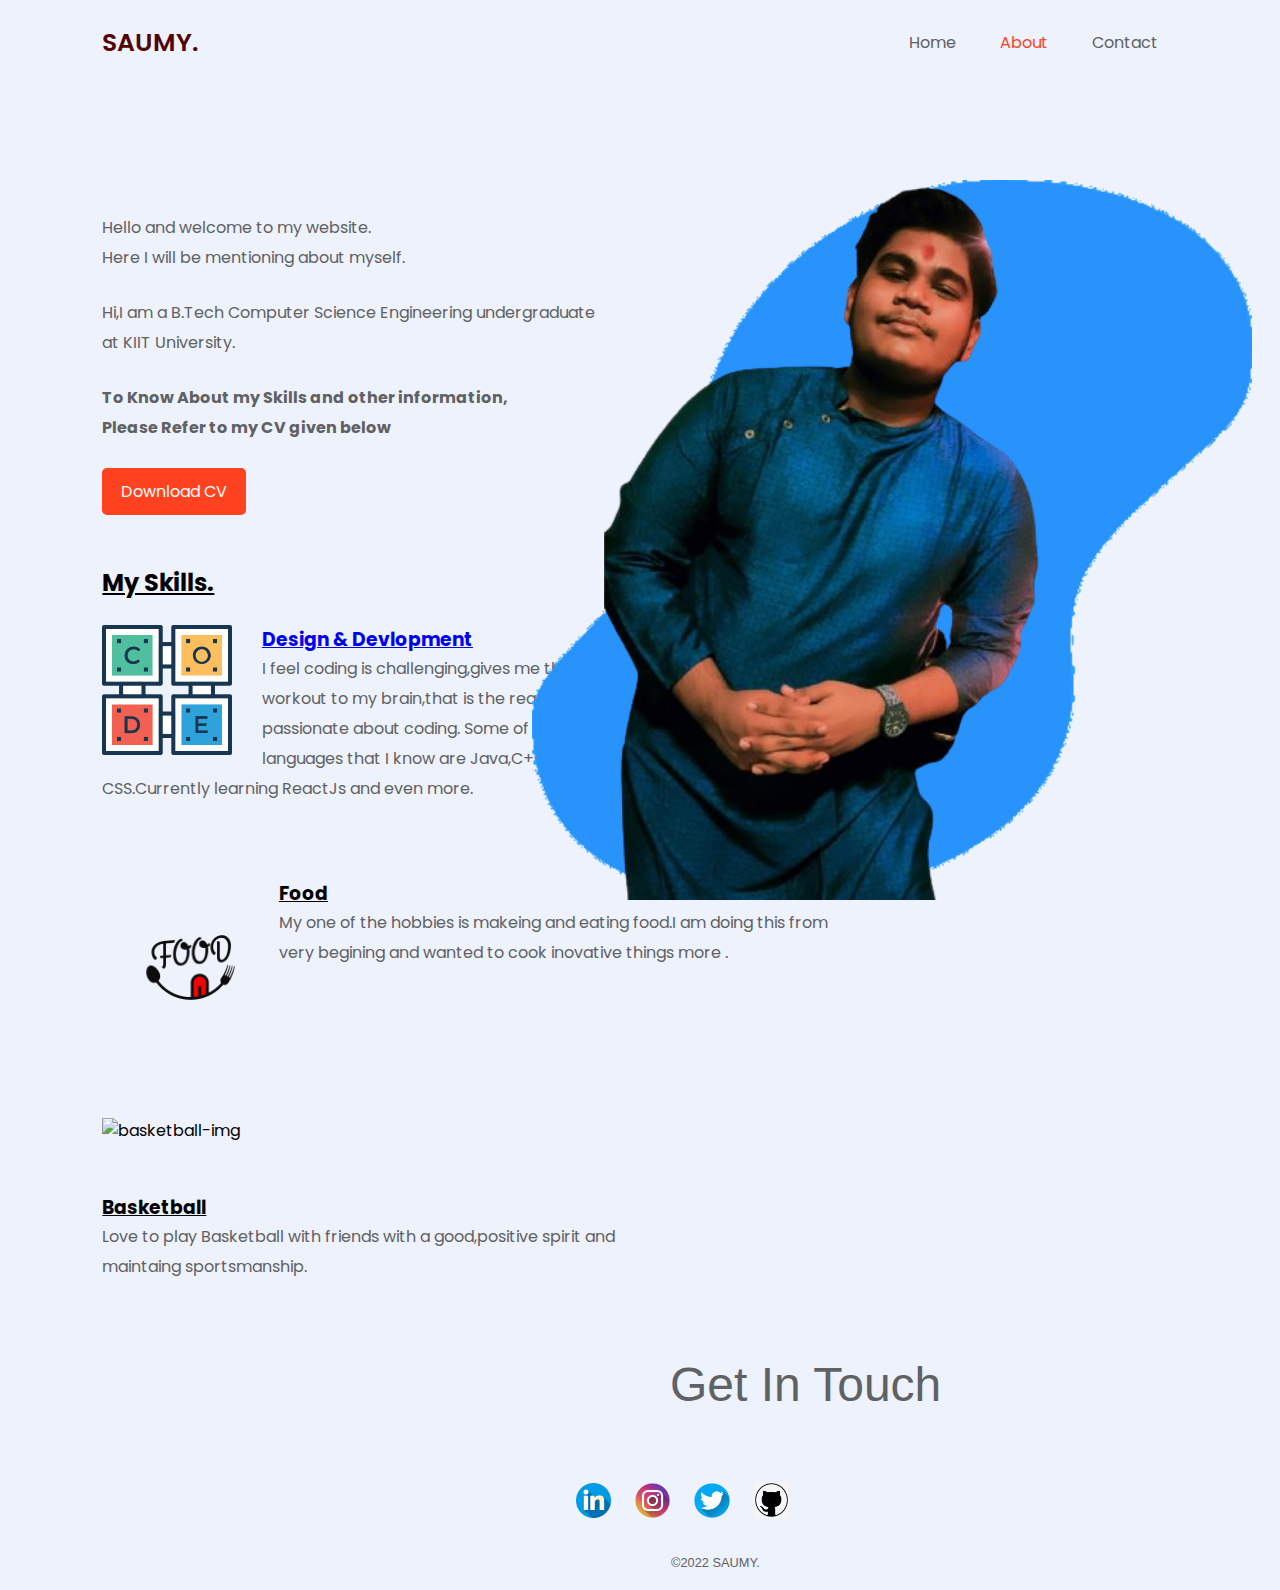
==== about.html @ 849710b5 "Add files via upload" ====
<!DOCTYPE html>
<html lang="en">
<head>  
    <title>About SAUMY</title>
    <link rel="stylesheet" href="style4.css">
    <link rel="icon" href="clean-code.png">
    <link rel="stylesheet" href="https://pro.fontawesome.com/releases/v5.10.0/css/all.css">
</head>
<body>

    <div class="hero">
        <nav>
            <a href="#" class="logo1">SAUMY.</a>
            <ul>
                <li><a href="index.html" >Home</a></li>
                <li><a href="#" class="active">About</a></li>
                <li><a href="mailto:saumygami123@gmail.com">Contact</a></li>
               
            </ul>
        
        </nav>
        <div class="info">
            <p>Hello and welcome to my website. <br> Here I will be mentioning about myself. </p>
            <br>  <p> Hi,I am a B.Tech Computer Science Engineering undergraduate<br> at KIIT University.</p>
           <br>   <p><b>To Know About my Skills and other information,<br>Please Refer to my CV given below</b></p><br>
            <a href="Saumy_Developer.pdf" class="btn">Download CV</a>
            <br> <br> <br>
        <div class ="hey">
            <h2><u>My Skills.</u></h2>
            <br> 
          <img class="code-img" src="code.png" alt="dev" />
          <a class="edd" href="https://github.com/i-saumy"><h3 class="skill-head">Design & Devlopment</h3></a>
          <p >
            I feel coding is challenging,gives me thrills,gives a <br> workout to my brain,that is the reason why am <br>passionate about coding.
            Some of the programming <br>languages that I know are Java,C++,C,Python,HTML and<br> CSS.Currently learning ReactJs and even more.
          </p>
          <br><br><br>
          <img class="food-img" src="360_F_374737839_VsxlmnN7soqOOOFFzy5kfE9H6PFMCkPX-removebg-preview.png" alt="food-img" />
          <h3><u>Food</u></h3>
          <p>
            My one of the hobbies is makeing and eating food.I am doing this from<br> very begining and wanted to cook inovative things more . 
          </p>
          <br><br><br><br><br><br>
          <img class="code-img1" src="images-removebg-preview1.png" alt="basketball-img" />
          <br><br><br>
          <h3><u>Basketball</u></h3>
          <p>
           Love to play Basketball with friends with a good,positive spirit and<br> maintaing sportsmanship. 
          </p>
        </div>
        </div>
        <br><br><br>
        <div class="img-box">
            <img src = "image_processing20210118-3139-v4u913-removebg-preview.png"class ="back-img">
            <img src="e59fae20-7abe-4bb4-bf4e-e74c486a116c-removebg-preview.png" class="man-img">
        </div>
        <h2 class ="get ">Get In Touch</h2>
        <div class="social1">
            <a class="footer-link"href="https://www.linkedin.com/in/saumy-76b37b256//"><img class="logo" src="linkedin (1).png" alt="linkedin-logo"></a>
            <a class="footer-link"href="https://www.instagram.com/saumygami/"><img class="logo" src="instagram (1).png" alt="instagram-logo"></a> 
            <a class="footer-link" href="https://twitter.com/SaumyGami"><img  class="logo" src="twitter.png" alt="twitter-logo"></a>
            <a class="footer-link" href="https://github.com/i-saumy"><img  class="logo" src="128-1280192_github-logo-png-github-png-transparent-png.png" alt="github"></a>
            <br>
            <p class="copyright">©2022 SAUMY.</p>
        </div>
    </div>

</body>
</html>
---- style4.css ----
@import url('https://fonts.googleapis.com/css2?family=Poppins:wght@400;500;600;700&display=swap');

*{
    margin: 0;
    padding: 0;
    box-sizing: border-box;  
    background-color:#edf2fc;  
  
}
.hero{
    width: 100%;
    height: 100vh;
    background: #edf2fc;
    font-family: 'Poppins', sans-serif;
    position: relative;
    
}
nav{
    width: 84%;
    margin: auto;
    padding: 20px 0;
    display: flex;
    align-items: center;
    justify-content: space-between;
}

nav ul li{
    display: inline-block;
    list-style: none;
    margin: 10px 20px;
}
nav ul li a{
    text-decoration: none;
    color: #606163;
}
nav ul li a:hover, a.active{
    color: #ff4321;
}
.btn{
    background: #ff4321;
    border-radius: 5px;
    padding: 10px 18px;
    text-decoration: none;
    color: #fff;
    display: inline-block;
    border: 1px solid transparent;
    transition: all 0.4s ease;
}
.btn:hover{
    background: transparent;
    color: #ff4321;
    border: 1px solid #ff4321;
}
.info{
    background-color:#edf2fc;
    margin-left: 8%;
    margin-top: 10%;
}
.info h1{
    font-size: 40px;
    color: #444242;
}
.info h1 span{
   color: #ff4321;
}
.info p{
    color: #606163;
    line-height: 30px;
   font-size: 16px;
   
}
.img-box{
    width: 45%;
    height: 80%;
    position: absolute;
    bottom: 0;
    right: 100px;
    background-color:#edf2fc;
}
.img-box img{
    height: 100%;
    position: absolute;
    left: 50%;
    bottom: 0;
    transform: translateX(-50%);
    transition: bottom 1s, left 1s;
    background-color: transparent;
}
.img-box:hover .back-img{
    bottom: 40px;
}
.img-box:hover .man-img{
    left: 54%;
}
.social{
    
    margin-left: 8%;
    margin-top: 50px;
}
.social a{
    font-size: 28px;
    color: #606163;
    margin-right: 20px;
}
.social a:hover{
    color: #ff4321;
}
.logo1{
    font-size: 25px;
    color: rgb(82, 4, 4);
    text-decoration: none;
    font-weight: 600;

}
.pro{
    color:rgb(228, 148, 51);
    text-decoration:underline;

}
.pro:hover{
    color: rgb(162, 255, 0);
}
.edd{
    margin: auto;
  }
  .code-img{
    width: 11%;
    float:left;
    margin-right:30px;
  
}
.food-img{
    width: 15%;
    float:left;
}
.code-skill-description
{
    font-size: large;
    margin:auto;
}
.code-img1{
    width: 15%;
    float:left;
    margin:auto;
  
}
.logo{
    margin: 10px 20px 10px 20px;
    width:5%;
    margin-left: auto;
    background-color:#edf2fc;
  }
  .copyright{
    color:#606163;
    margin-left: 90px;
    font-size:0.8rem;
    font-family: 'Montserrat', sans-serif;    
    padding:20px 5px;
    background-color:#edf2fc;
}
.get
{
    margin-left: 670px;
    font-family: 'Montserrat', sans-serif;
    font-size:3rem;
    color:#606163;
    font-weight: normal;
    padding-bottom:10px;
    background-color:#edf2fc;
}
.social1
{
    background-color:#edf2fc;
    margin-left: 45%;
    margin-top: 50px;
}
.hey
{
    background-color:#edf2fc;
}
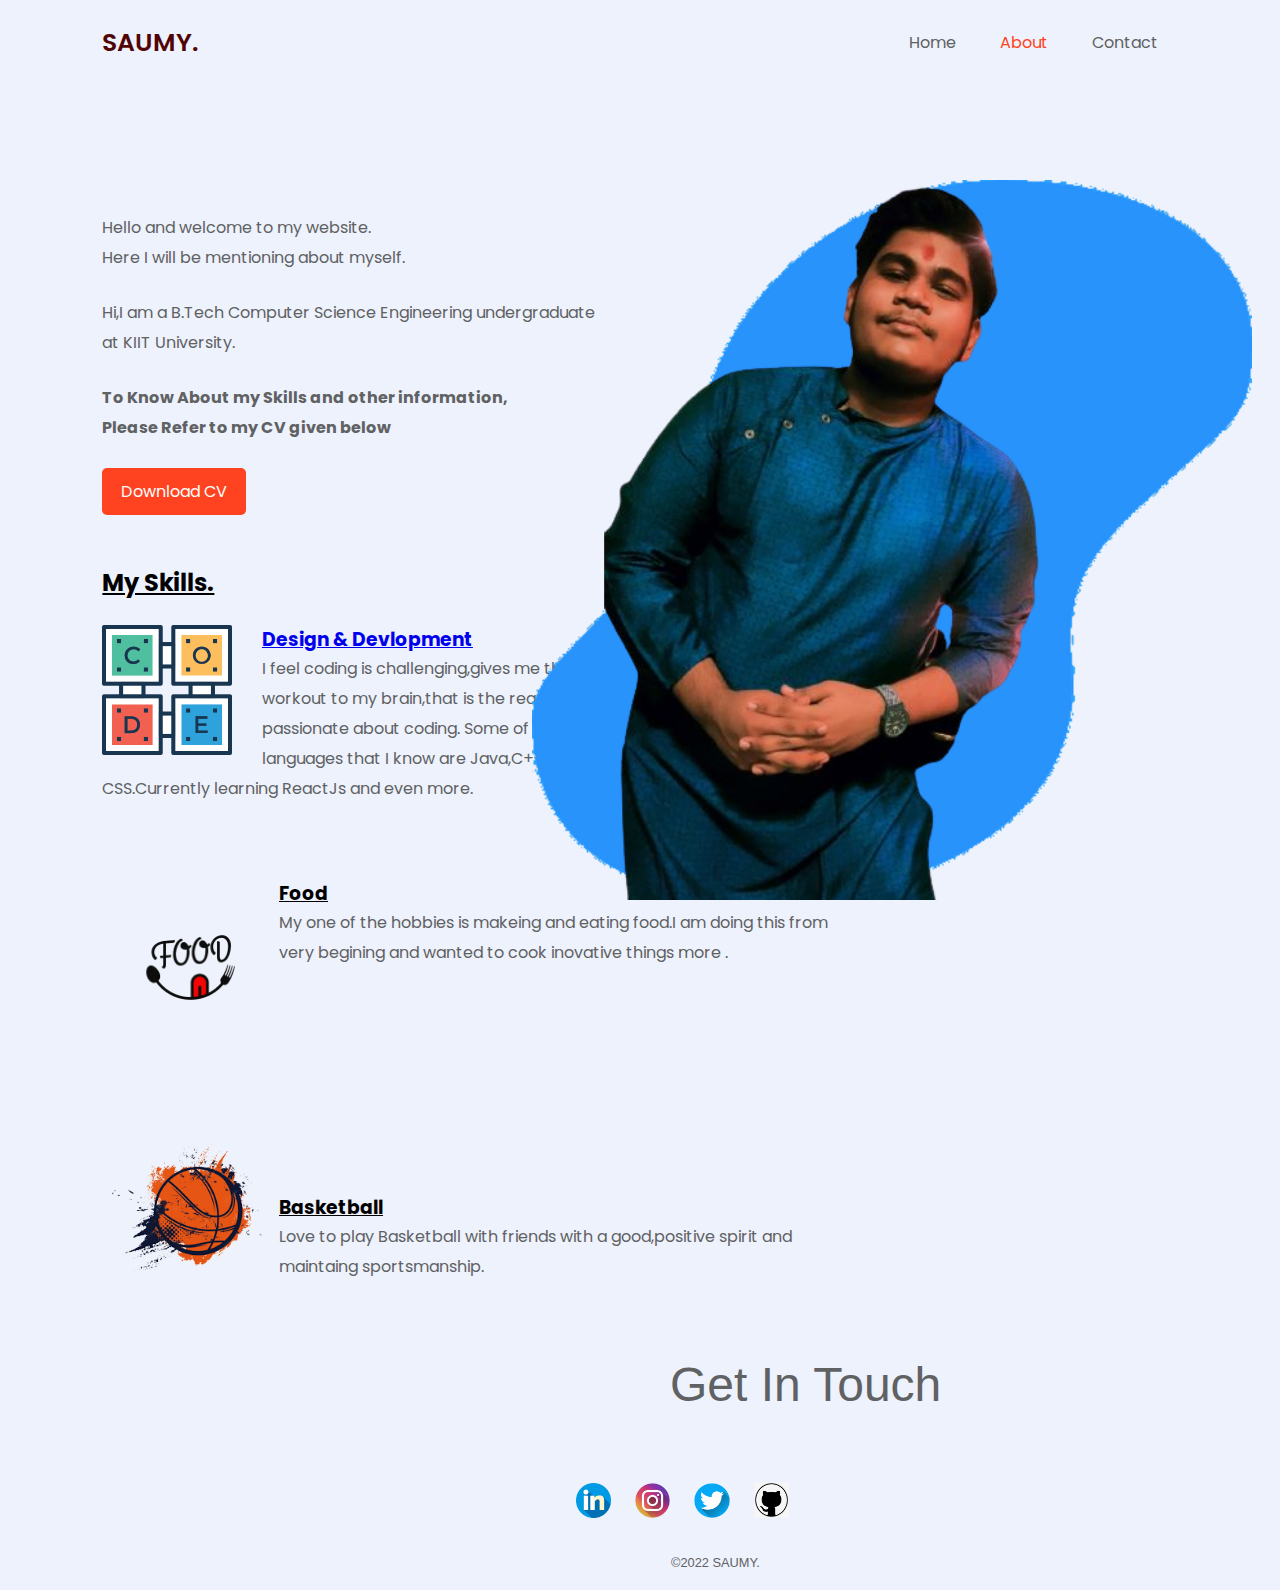
==== commit c4b6d62e: "Update about.html" ====
--- a/about.html
+++ b/about.html
@@ -41,7 +41,7 @@
             My one of the hobbies is makeing and eating food.I am doing this from<br> very begining and wanted to cook inovative things more . 
           </p>
           <br><br><br><br><br><br>
-          <img class="code-img1" src="images-removebg-preview1.png" alt="basketball-img" />
+          <img class="code-img1" src="images-removebg-preview.png" alt="basketball-img" />
           <br><br><br>
           <h3><u>Basketball</u></h3>
           <p>
--- a/style4.css
+++ b/style4.css
@@ -177,4 +177,101 @@
 .hey
 {
     background-color:#edf2fc;
-}+}
+
+@media screen and (max-width: 1024px) {
+    .img-box {
+      width: 40%;
+      right: 50px;
+    }
+    
+    .info {
+      margin-top: 5%;
+    }
+  }
+  
+  @media screen and (max-width: 768px) {
+  
+    .hero {
+      display: flex;
+      flex-direction: column;
+      align-items: center;
+      height: auto;
+      padding-bottom: 30px;
+    }
+  
+    nav {
+      width: 100%;
+      padding: 20px;
+    }
+  
+    .info {
+      order: 1;
+      text-align: center;
+      margin: 30px 0;
+      padding: 0 20px;
+    }
+
+    
+  
+    .social {
+      order: 2;
+      display: flex;
+      justify-content: center;
+      margin: 20px 0;
+      width: 100%;
+    }
+  
+    .social a {
+      font-size: 32px;
+      margin: 0 15px;
+    }
+  
+    .img-box {
+        order: 3;
+        width: 100%;
+        height: auto;
+        position: static;
+        margin-top: 20px;
+        text-align: center;
+      }
+  
+    .img-box img {
+      position: static;
+      transform: none;
+      max-width: 80%;
+      height: auto;
+      display: inline-block;
+    }
+  
+    .img-box .back-img,
+    .img-box .man-img {
+      display: none;
+    }
+
+    .mobile-img {
+        display: block;
+        max-width: 80%;
+        height: auto;
+        margin: 20px auto;
+      }
+
+    .back-img, .man-img {
+        display: none;
+    }
+  }
+
+  @media screen and (max-width: 480px) {
+    .info h1 {
+      font-size: 30px;
+    }
+    
+    .info p {
+      font-size: 14px;
+    }
+    
+    .social a {
+      font-size: 22px;
+      margin-right: 10px;
+    }
+  }
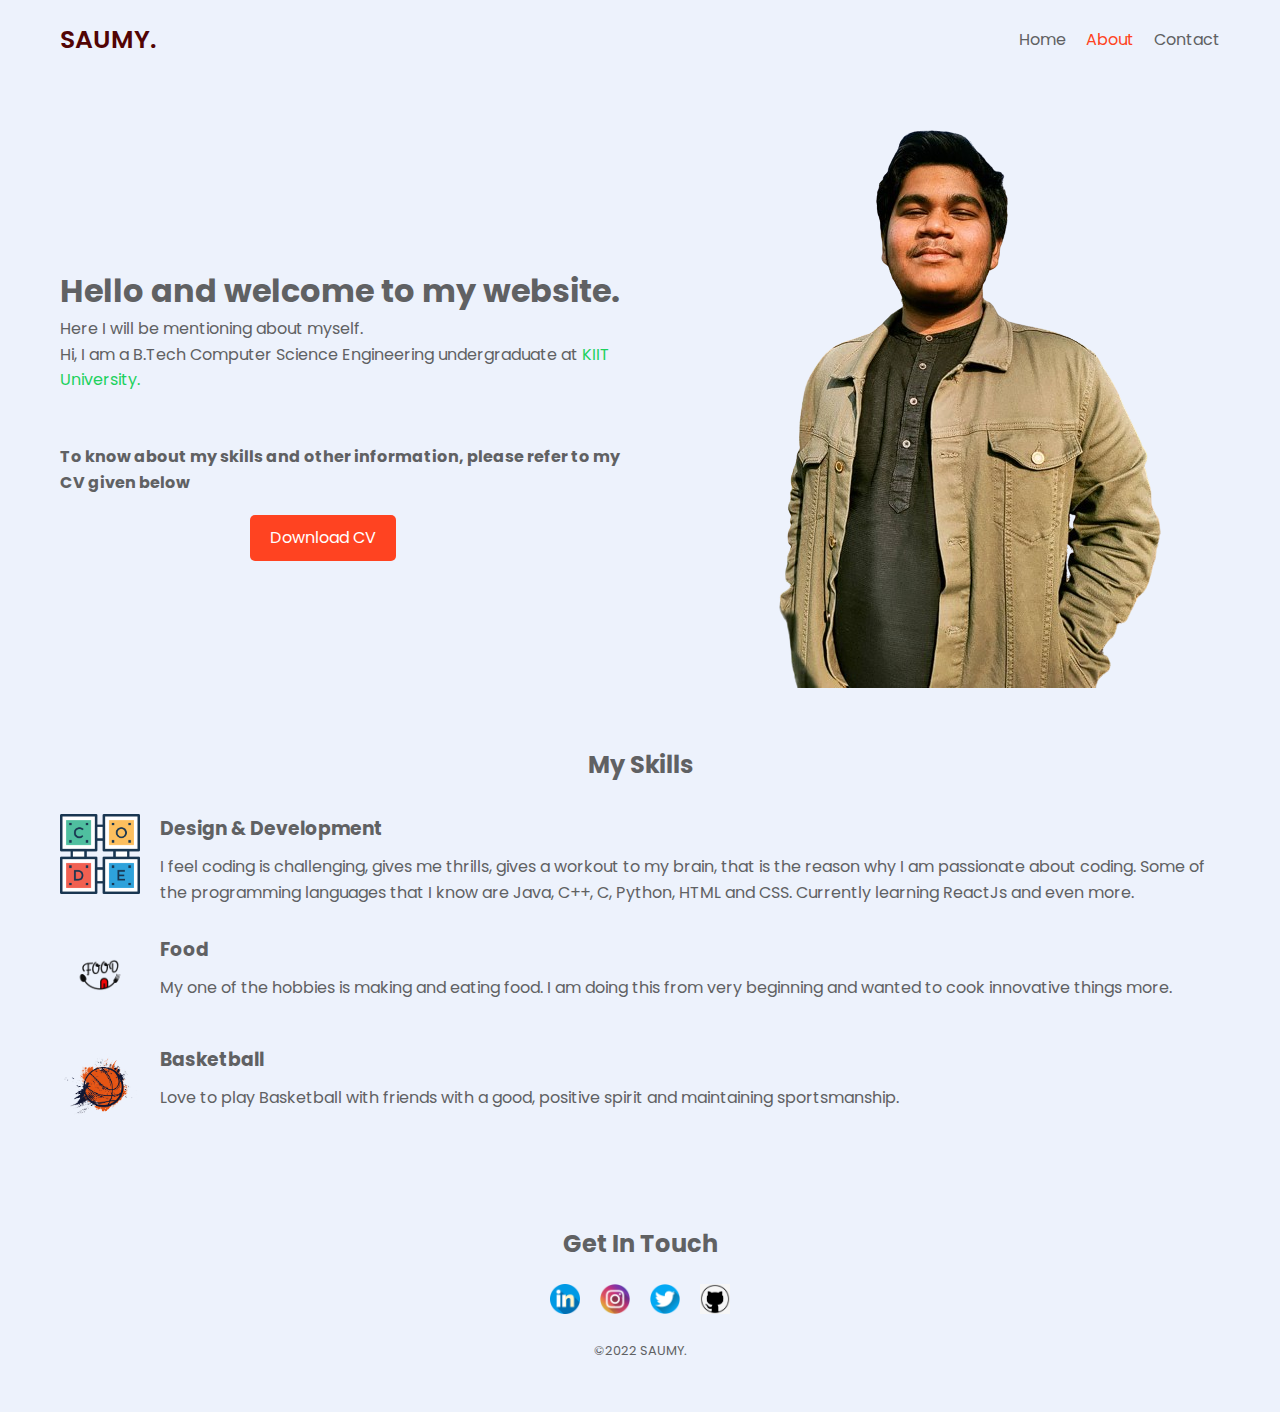
==== commit 95b5a832: "about page responsive" ====
--- a/about.html
+++ b/about.html
@@ -1,69 +1,76 @@
 <!DOCTYPE html>
 <html lang="en">
 <head>  
+    <meta charset="UTF-8">
+    <meta name="viewport" content="width=device-width, initial-scale=1.0">
     <title>About SAUMY</title>
-    <link rel="stylesheet" href="style4.css">
+    <link rel="stylesheet" href="about.css">
     <link rel="icon" href="clean-code.png">
     <link rel="stylesheet" href="https://pro.fontawesome.com/releases/v5.10.0/css/all.css">
 </head>
 <body>
+    <div class="container">
+        <header>
+            <nav>
+                <a href="#" class="logo">SAUMY.</a>
+                <ul>
+                    <li><a href="index.html">Home</a></li>
+                    <li><a href="#" class="active">About</a></li>
+                    <li><a href="mailto:saumygami123@gmail.com">Contact</a></li>
+                </ul>
+            </nav>
+        </header>
 
-    <div class="hero">
-        <nav>
-            <a href="#" class="logo1">SAUMY.</a>
-            <ul>
-                <li><a href="index.html" >Home</a></li>
-                <li><a href="#" class="active">About</a></li>
-                <li><a href="mailto:saumygami123@gmail.com">Contact</a></li>
-               
-            </ul>
-        
-        </nav>
-        <div class="info">
-            <p>Hello and welcome to my website. <br> Here I will be mentioning about myself. </p>
-            <br>  <p> Hi,I am a B.Tech Computer Science Engineering undergraduate<br> at KIIT University.</p>
-           <br>   <p><b>To Know About my Skills and other information,<br>Please Refer to my CV given below</b></p><br>
-            <a href="Saumy_Developer.pdf" class="btn">Download CV</a>
-            <br> <br> <br>
-        <div class ="hey">
-            <h2><u>My Skills.</u></h2>
-            <br> 
-          <img class="code-img" src="code.png" alt="dev" />
-          <a class="edd" href="https://github.com/i-saumy"><h3 class="skill-head">Design & Devlopment</h3></a>
-          <p >
-            I feel coding is challenging,gives me thrills,gives a <br> workout to my brain,that is the reason why am <br>passionate about coding.
-            Some of the programming <br>languages that I know are Java,C++,C,Python,HTML and<br> CSS.Currently learning ReactJs and even more.
-          </p>
-          <br><br><br>
-          <img class="food-img" src="360_F_374737839_VsxlmnN7soqOOOFFzy5kfE9H6PFMCkPX-removebg-preview.png" alt="food-img" />
-          <h3><u>Food</u></h3>
-          <p>
-            My one of the hobbies is makeing and eating food.I am doing this from<br> very begining and wanted to cook inovative things more . 
-          </p>
-          <br><br><br><br><br><br>
-          <img class="code-img1" src="images-removebg-preview.png" alt="basketball-img" />
-          <br><br><br>
-          <h3><u>Basketball</u></h3>
-          <p>
-           Love to play Basketball with friends with a good,positive spirit and<br> maintaing sportsmanship. 
-          </p>
-        </div>
-        </div>
-        <br><br><br>
-        <div class="img-box">
-            <img src = "image_processing20210118-3139-v4u913-removebg-preview.png"class ="back-img">
-            <img src="e59fae20-7abe-4bb4-bf4e-e74c486a116c-removebg-preview.png" class="man-img">
-        </div>
-        <h2 class ="get ">Get In Touch</h2>
-        <div class="social1">
-            <a class="footer-link"href="https://www.linkedin.com/in/saumy-76b37b256//"><img class="logo" src="linkedin (1).png" alt="linkedin-logo"></a>
-            <a class="footer-link"href="https://www.instagram.com/saumygami/"><img class="logo" src="instagram (1).png" alt="instagram-logo"></a> 
-            <a class="footer-link" href="https://twitter.com/SaumyGami"><img  class="logo" src="twitter.png" alt="twitter-logo"></a>
-            <a class="footer-link" href="https://github.com/i-saumy"><img  class="logo" src="128-1280192_github-logo-png-github-png-transparent-png.png" alt="github"></a>
-            <br>
+        <main>
+            <section class="intro">
+                <div class="intro-text">
+                    <h1>Hello and welcome to my website.</h1>
+                    <p>Here I will be mentioning about myself.</p>
+                    <p>Hi, I am a B.Tech Computer Science Engineering undergraduate at <span class="highlight">KIIT University.</span></p><br><br>
+                    <p><strong>To know about my skills and other information, please refer to my CV given below</strong></p>
+                    <a href="Saumy_Developer.pdf" class="btn">Download CV</a>
+                </div>
+                <div class="intro-image">
+                    <img src="mobile-friendly-image.png" alt="Mobile friendly image" class="mobile-img">
+                </div>
+            </section>
+
+            <section class="skills">
+                <h2>My Skills</h2>
+                <div class="skill-item">
+                    <img src="code.png" alt="dev" class="skill-icon">
+                    <div class="skill-content">
+                        <h3><a href="https://github.com/i-saumy">Design & Development</a></h3>
+                        <p>I feel coding is challenging, gives me thrills, gives a workout to my brain, that is the reason why I am passionate about coding. Some of the programming languages that I know are Java, C++, C, Python, HTML and CSS. Currently learning ReactJs and even more.</p>
+                    </div>
+                </div>
+                <div class="skill-item">
+                    <img src="360_F_374737839_VsxlmnN7soqOOOFFzy5kfE9H6PFMCkPX-removebg-preview.png" alt="food-img" class="skill-icon">
+                    <div class="skill-content">
+                        <h3>Food</h3>
+                        <p>My one of the hobbies is making and eating food. I am doing this from very beginning and wanted to cook innovative things more.</p>
+                    </div>
+                </div>
+                <div class="skill-item">
+                    <img src="images-removebg-preview.png" alt="basketball-img" class="skill-icon">
+                    <div class="skill-content">
+                        <h3>Basketball</h3>
+                        <p>Love to play Basketball with friends with a good, positive spirit and maintaining sportsmanship.</p>
+                    </div>
+                </div>
+            </section>
+        </main>
+
+        <footer>
+            <h2>Get In Touch</h2>
+            <div class="social-links">
+                <a href="https://www.linkedin.com/in/saumy-76b37b256/"><img src="linkedin (1).png" alt="linkedin-logo"></a>
+                <a href="https://www.instagram.com/saumygami/"><img src="instagram (1).png" alt="instagram-logo"></a>
+                <a href="https://twitter.com/SaumyGami"><img src="twitter.png" alt="twitter-logo"></a>
+                <a href="https://github.com/i-saumy"><img src="128-1280192_github-logo-png-github-png-transparent-png.png" alt="github"></a>
+            </div>
             <p class="copyright">©2022 SAUMY.</p>
-        </div>
+        </footer>
     </div>
-
 </body>
-</html>
+</html>--- a/about.css
+++ b/about.css
@@ -0,0 +1,215 @@
+@import url('https://fonts.googleapis.com/css2?family=Poppins:wght@400;500;600;700&display=swap');
+
+* {
+    margin: 0;
+    padding: 0;
+    box-sizing: border-box;
+}
+
+body {
+    font-family: 'Poppins', sans-serif;
+    background-color: #edf2fc;
+    color: #606163;
+    line-height: 1.6;
+}
+
+.container {
+    max-width: 1200px;
+    margin: 0 auto;
+    padding: 0 20px;
+}
+
+header {
+    padding: 20px 0;
+}
+
+nav {
+    display: flex;
+    justify-content: space-between;
+    align-items: center;
+    flex-wrap: wrap;
+}
+
+.logo {
+    font-size: 25px;
+    color: rgb(82, 4, 4);
+    text-decoration: none;
+    font-weight: 600;
+    margin-right: 20px;
+}
+
+nav ul {
+    display: flex;
+    list-style: none;
+}
+
+nav ul li {
+    margin-left: 20px;
+}
+
+
+nav ul li a {
+    text-decoration: none;
+    color: #606163;
+}
+
+nav ul li a:hover, nav ul li a.active {
+    color: #ff4321;
+}
+
+.intro {
+    display: flex;
+    justify-content: space-between;
+    align-items: center;
+    margin: 50px 0;
+}
+
+.intro-text {
+    flex: 1;
+    padding-right: 30px;
+}
+
+.intro-image {
+    flex: 1;
+    text-align: center;
+}
+
+.mobile-img {
+    max-width: 100%;
+    height: auto;
+}
+
+.highlight {
+    color: rgb(29,209,94);
+}
+
+.btn {
+    display: inline-block;
+    background-color: #ff4321;
+    color: #fff;
+    padding: 10px 20px;
+    text-decoration: none;
+    border-radius: 5px;
+    margin-top: 20px;
+    transition: background-color 0.3s ease;
+    margin-left: 190px;
+}
+
+.btn:hover {
+    background-color: #e63a1a;
+}
+
+.skills {
+    margin: 50px 0;
+}
+
+.skills h2 {
+    text-align: center;
+    margin-bottom: 30px;
+}
+
+.skill-item {
+    display: flex;
+    align-items: flex-start;
+    margin-bottom: 30px;
+}
+
+.skill-icon {
+    width: 80px;
+    margin-right: 20px;
+}
+
+.skill-content h3 {
+    margin-bottom: 10px;
+}
+
+.skill-content h3 a {
+    color: #606163;
+    text-decoration: none;
+}
+
+.skill-content h3 a:hover {
+    color: #ff4321;
+}
+
+footer {
+    text-align: center;
+    padding: 50px 0;
+}
+
+footer h2 {
+    margin-bottom: 20px;
+}
+
+.social-links {
+    display: flex;
+    justify-content: center;
+    margin-bottom: 20px;
+}
+
+.social-links a {
+    margin: 0 10px;
+}
+
+.social-links img {
+    width: 30px;
+    height: 30px;
+}
+
+.copyright {
+    font-size: 0.8rem;
+}
+
+@media screen and (max-width: 768px) {
+    nav {
+        justify-content: center;
+    }
+
+    .logo {
+        margin-right: 0;
+        margin-bottom: 10px;
+    }
+
+    nav ul {
+        justify-content: center;
+    }
+
+    nav ul li {
+        margin: 0 10px;
+    }
+
+    .intro {
+        flex-direction: column;
+    }
+
+    .intro-text {
+        padding-right: 0;
+        margin-bottom: 30px;
+    }
+
+    .skill-item {
+        flex-direction: column;
+        align-items: center;
+        text-align: center;
+    }
+
+    .skill-icon {
+        margin-right: 0;
+        margin-bottom: 20px;
+    }
+    
+    .btn {
+        margin-left: 120px;
+    }
+}
+
+@media screen and (max-width: 480px) {
+    nav ul {
+        flex-direction: row;
+        justify-content: center;
+    }
+
+    nav ul li {
+        margin: 0 10px;
+    }
+}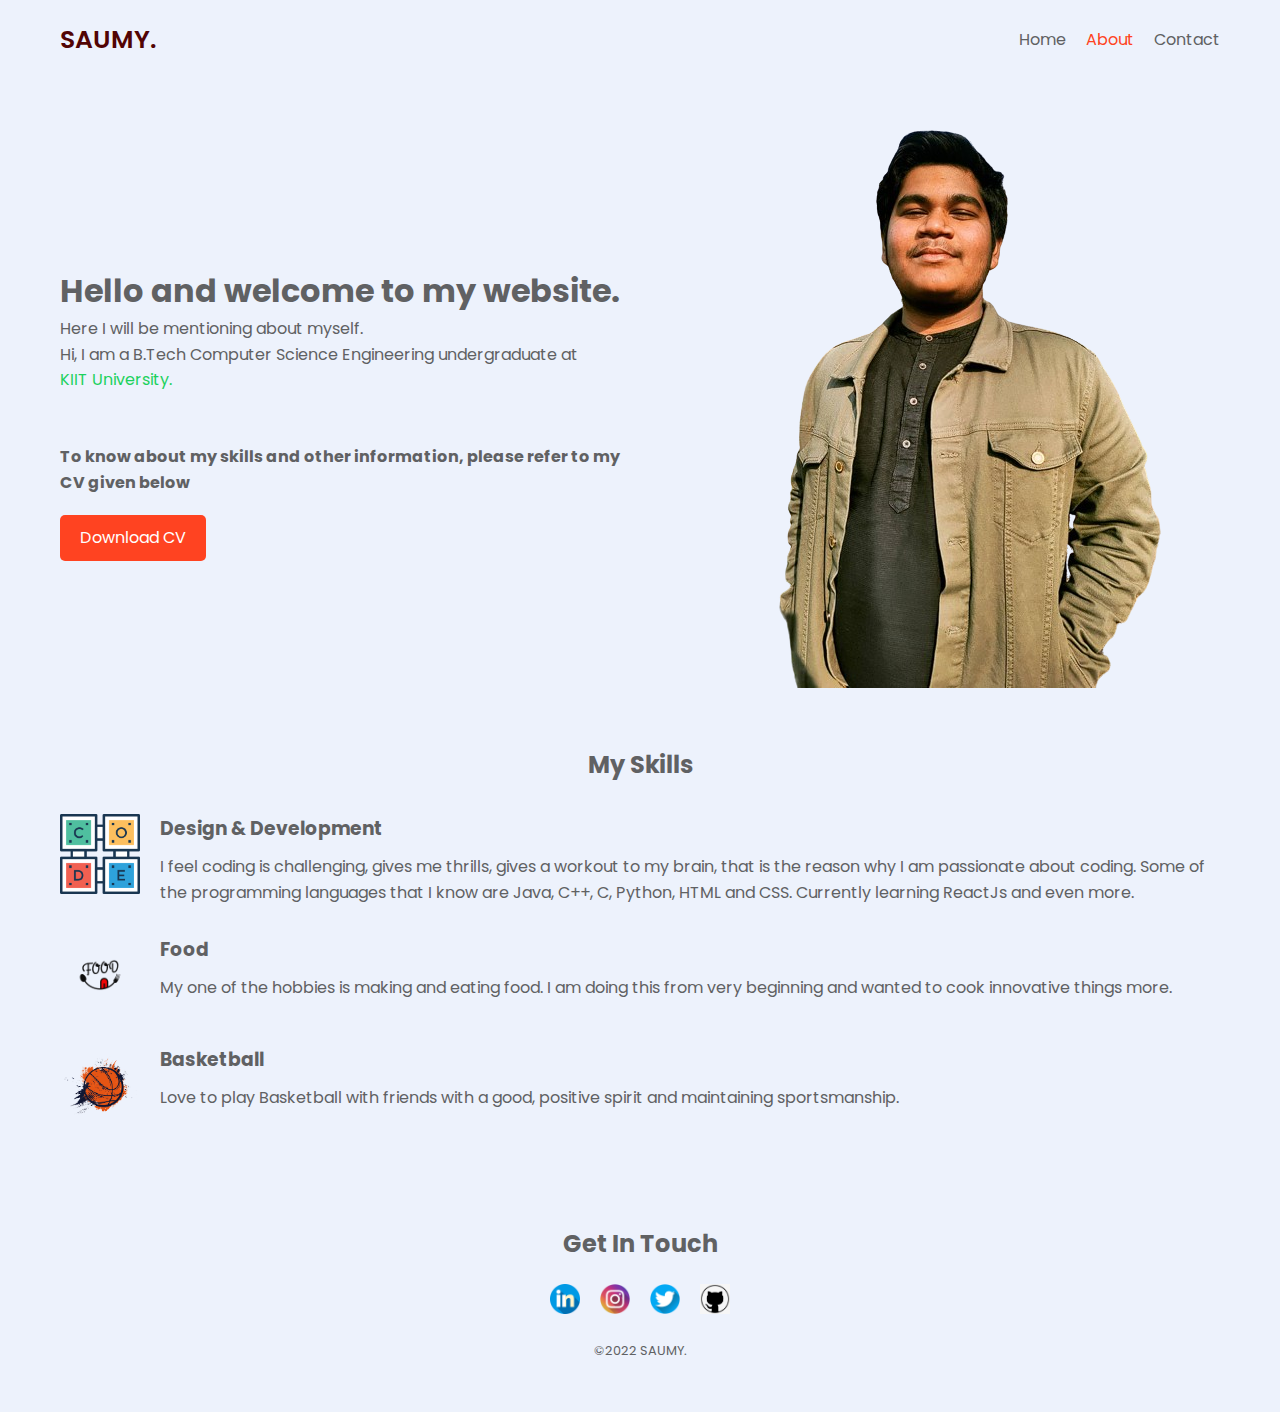
==== commit 2ff7c3f1: "Download Button" ====
--- a/about.html
+++ b/about.html
@@ -26,9 +26,9 @@
                 <div class="intro-text">
                     <h1>Hello and welcome to my website.</h1>
                     <p>Here I will be mentioning about myself.</p>
-                    <p>Hi, I am a B.Tech Computer Science Engineering undergraduate at <span class="highlight">KIIT University.</span></p><br><br>
+                    <p>Hi, I am a B.Tech Computer Science Engineering undergraduate at <br><span class="highlight">KIIT University.</span></p><br><br>
                     <p><strong>To know about my skills and other information, please refer to my CV given below</strong></p>
-                    <a href="Saumy_Developer.pdf" class="btn">Download CV</a>
+                    <a href="Saumy_Developer.pdf" download class="btn">Download CV</a>
                 </div>
                 <div class="intro-image">
                     <img src="mobile-friendly-image.png" alt="Mobile friendly image" class="mobile-img">
--- a/about.css
+++ b/about.css
@@ -92,7 +92,7 @@
     border-radius: 5px;
     margin-top: 20px;
     transition: background-color 0.3s ease;
-    margin-left: 190px;
+    /* margin-left: 190px; */
 }
 
 .btn:hover {
